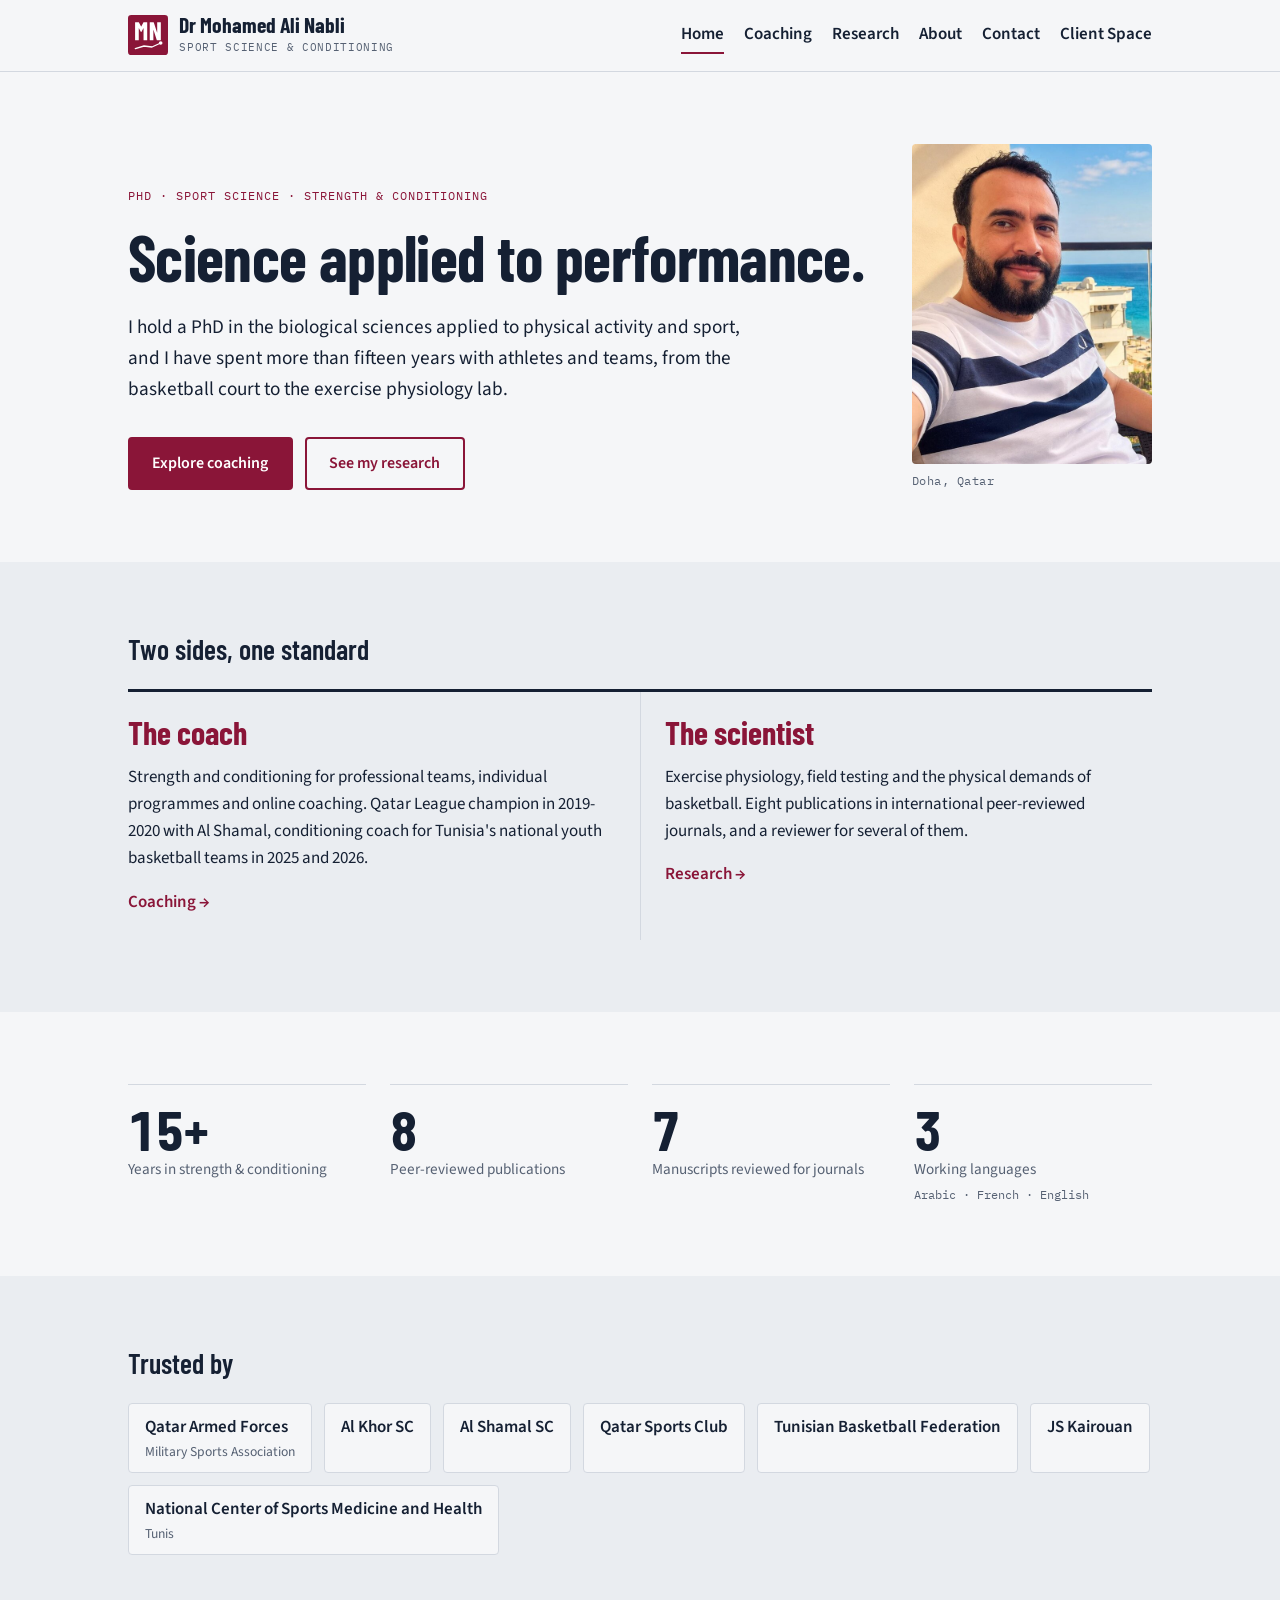
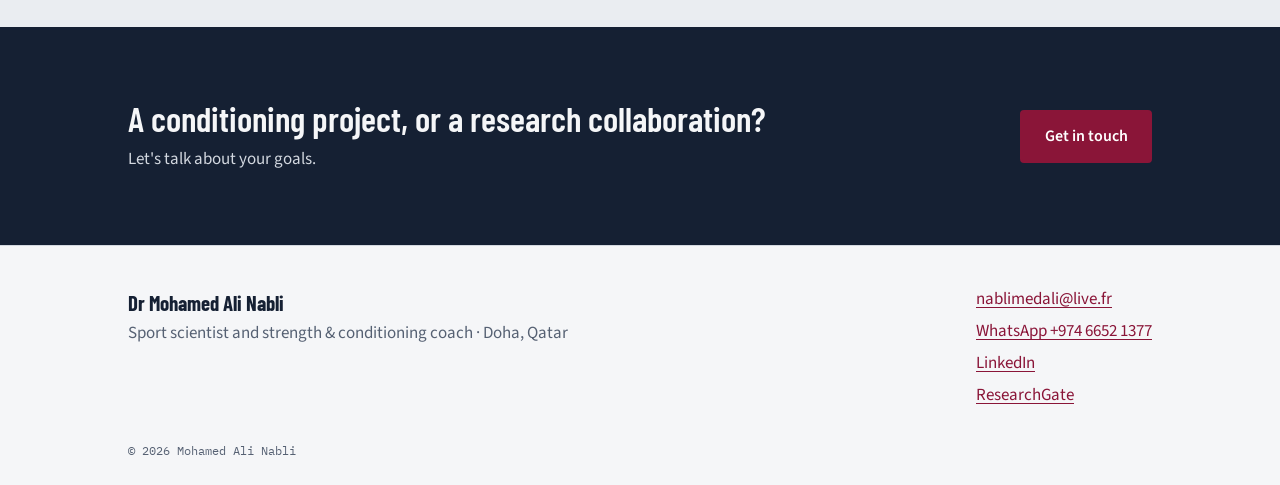
==== index.html @ bd2c5ed7 "Publish website and Client Space on GitHub Pages Contact form now saves messages in Supabase instead" ====
<!doctype html>
<html lang="en">
<head>
<meta charset="utf-8">
<meta name="viewport" content="width=device-width, initial-scale=1, viewport-fit=cover">
<title>Dr Mohamed Ali Nabli</title>
<meta name="description" content="Dr Mohamed Ali Nabli, sport scientist and strength &amp; conditioning coach in Doha, Qatar.">
<link rel="preconnect" href="https://fonts.googleapis.com"><link rel="preconnect" href="https://fonts.gstatic.com" crossorigin><link rel="stylesheet" href="https://fonts.googleapis.com/css2?family=Barlow+Condensed:wght@500;600;700&family=Source+Sans+3:ital,wght@0,400;0,600;1,400&family=IBM+Plex+Mono:wght@400;500&display=swap">
<link rel="stylesheet" href="style.css">
<link rel="icon" href="favicon.svg" type="image/svg+xml"><link rel="icon" href="favicon-32.png" sizes="32x32"><link rel="apple-touch-icon" href="apple-touch-icon.png">
</head>
<body>
<header class="site-head"><div class="wrap head-row">
<a class="brand" href="index.html"><img class="brand-mark" src="logo.svg" alt="" width="40" height="40"><span class="brand-text"><span class="brand-name">Dr Mohamed Ali Nabli</span><span class="brand-role">Sport Science &amp; Conditioning</span></span></a>
<nav aria-label="Main"><a href="index.html" aria-current="page">Home</a><a href="coaching.html">Coaching</a><a href="research.html">Research</a><a href="about.html">About</a><a href="contact.html">Contact</a><a href="client/index.html">Client Space</a></nav></div></header>
<main>

<section class="hero"><div class="wrap hero-row">
<div class="hero-text">
<p class="eyebrow">PhD · Sport Science · Strength &amp; Conditioning</p>
<h1>Science applied to performance.</h1>
<p class="lede">I hold a PhD in the biological sciences applied to physical activity and sport, and I have spent more than fifteen years with athletes and teams, from the basketball court to the exercise physiology lab.</p>
<div class="btn-row"><a class="btn btn-solid" href="coaching.html">Explore coaching</a><a class="btn btn-line" href="research.html">See my research</a></div>
</div>
<figure class="portrait"><img src="portrait.jpg" alt="Portrait of Dr Mohamed Ali Nabli" width="600" height="800"><figcaption>Doha, Qatar</figcaption></figure>
</div></section>

<section class="band"><div class="wrap">
<h2 class="section-title">Two sides, one standard</h2>
<div class="split">
<article class="side">
<p class="side-label">The coach</p>
<p>Strength and conditioning for professional teams, individual programmes and online coaching. Qatar League champion in 2019-2020 with Al Shamal, conditioning coach for Tunisia's national youth basketball teams in 2025 and 2026.</p>
<a class="arrow" href="coaching.html">Coaching →</a>
</article>
<article class="side">
<p class="side-label">The scientist</p>
<p>Exercise physiology, field testing and the physical demands of basketball. Eight publications in international peer-reviewed journals, and a reviewer for several of them.</p>
<a class="arrow" href="research.html">Research →</a>
</article>
</div></div></section>

<section><div class="wrap">
<dl class="figures">
<div><dt>Years in strength &amp; conditioning</dt><dd>15+</dd></div>
<div><dt>Peer-reviewed publications</dt><dd>8</dd></div>
<div><dt>Manuscripts reviewed for journals</dt><dd>7</dd></div>
<div><dt>Working languages</dt><dd>3</dd><p class="fig-note">Arabic · French · English</p></div>
</dl>
</div></section>

<section class="band"><div class="wrap">
<h2 class="section-title">Trusted by</h2>
<ul class="clients">
<li>Qatar Armed Forces <span>Military Sports Association</span></li>
<li>Al Khor SC</li>
<li>Al Shamal SC</li>
<li>Qatar Sports Club</li>
<li>Tunisian Basketball Federation</li>
<li>JS Kairouan</li>
<li>National Center of Sports Medicine and Health <span>Tunis</span></li>
</ul>
</div></section>
<section class="cta"><div class="wrap cta-row"><div><h2>A conditioning project, or a research collaboration?</h2><p>Let's talk about your goals.</p></div><a class="btn btn-solid" href="contact.html">Get in touch</a></div></section>
</main>
<footer class="site-foot"><div class="wrap foot-row">
<div><p class="foot-name">Dr Mohamed Ali Nabli</p><p class="muted">Sport scientist and strength &amp; conditioning coach · Doha, Qatar</p></div>
<ul class="foot-links">
<li><a href="mailto:nablimedali@live.fr">nablimedali@live.fr</a></li>
<li><a href="https://wa.me/97466521377" target="_blank" rel="noopener">WhatsApp +974 6652 1377</a></li>
<li><a href="https://www.linkedin.com/in/mohamed-ali-nabli-3b763669" target="_blank" rel="noopener">LinkedIn</a></li>
<li><a href="https://www.researchgate.net/profile/Mohamed-Ali-Nabli" target="_blank" rel="noopener">ResearchGate</a></li>
</ul></div>
<div class="wrap"><p class="copy">© 2026 Mohamed Ali Nabli</p></div></footer>
</body>
</html>
---- style.css ----
/* Layout: left-aligned lab-report pages; condensed athletic headings, maroon accent from Doha, mono for data and dates */
:root{
  --bg:#f5f6f8; --surface:#eaedf1; --ink:#152033; --muted:#566173; --line:#d3d8e0;
  --accent:#8a1538; --accent-ink:#ffffff;
  --display:"Barlow Condensed","Arial Narrow",Arial,sans-serif;
  --body:"Source Sans 3","Segoe UI",Helvetica,Arial,sans-serif;
  --mono:"IBM Plex Mono",ui-monospace,Menlo,Consolas,monospace;
  color-scheme:light;
}
@media (prefers-color-scheme: dark){:root:not([data-theme="light"]){
  --bg:#0f1520; --surface:#18202d; --ink:#e7ebf1; --muted:#9aa5b5; --line:#2a3443;
  --accent:#e0708f; --accent-ink:#1a0710; color-scheme:dark}}
:root[data-theme="dark"]{
  --bg:#0f1520; --surface:#18202d; --ink:#e7ebf1; --muted:#9aa5b5; --line:#2a3443;
  --accent:#e0708f; --accent-ink:#1a0710; color-scheme:dark}

*,*::before,*::after{box-sizing:border-box}
html{-webkit-text-size-adjust:100%}
body{margin:0;background:var(--bg);color:var(--ink);font-family:var(--body);font-size:1.0625rem;line-height:1.6}
img{max-width:100%;height:auto;display:block}
a{color:var(--accent);text-underline-offset:3px}
a:focus-visible,.btn:focus-visible,input:focus-visible,select:focus-visible,textarea:focus-visible,button:focus-visible{outline:2px solid var(--accent);outline-offset:2px}
h1,h2,h3{font-family:var(--display);line-height:1.1;text-wrap:balance;margin:0}
h1{font-size:clamp(2.4rem,6vw,4rem);font-weight:700;letter-spacing:-.01em}
h2{font-size:1.75rem;font-weight:600}
h3{font-size:1.3rem;font-weight:600}
p{margin:0}
.wrap{max-width:68rem;margin:0 auto;padding-inline:clamp(16px,4vw,32px)}
main section{padding-block:clamp(2.5rem,6vw,4.5rem)}
.band{background:var(--surface)}
.muted{color:var(--muted)}
.eyebrow{font-family:var(--mono);font-size:.78rem;letter-spacing:.08em;text-transform:uppercase;color:var(--accent);margin-bottom:1rem}
.lede{font-size:1.2rem;max-width:40rem;margin-top:1.25rem}
.page-head p:not(.eyebrow):not(.lede){max-width:40rem;margin-top:1rem}
.section-title{margin-bottom:1.5rem}

/* header */
.site-head{position:sticky;top:env(safe-area-inset-top,0px);z-index:5;background:var(--bg);border-bottom:1px solid var(--line)}
.head-row{display:flex;flex-wrap:wrap;align-items:center;justify-content:space-between;gap:.75rem 2rem;padding-block:.85rem}
.brand{display:flex;align-items:center;gap:.7rem;text-decoration:none;color:var(--ink)}
.brand-mark{width:40px;height:40px;flex:none}
.brand-text{display:flex;flex-direction:column}
.brand-name{font-family:var(--display);font-weight:700;font-size:1.35rem;line-height:1}
.brand-role{font-family:var(--mono);font-size:.7rem;letter-spacing:.06em;text-transform:uppercase;color:var(--muted);margin-top:.25rem}
nav{display:flex;flex-wrap:wrap;gap:.25rem 1.25rem}
nav a{color:var(--ink);text-decoration:none;font-weight:600;padding-block:.25rem;border-bottom:2px solid transparent}
nav a:hover{border-bottom-color:var(--line)}
nav a[aria-current="page"]{border-bottom-color:var(--accent)}

/* buttons */
.btn{display:inline-block;font-family:var(--body);font-weight:600;font-size:1rem;padding:.75rem 1.4rem;border-radius:4px;text-decoration:none;border:2px solid var(--accent);cursor:pointer}
.btn-solid{background:var(--accent);color:var(--accent-ink)}
.btn-solid:hover{filter:brightness(1.08)}
.btn-line{color:var(--accent);background:transparent}
.btn-row{display:flex;flex-wrap:wrap;gap:.75rem;margin-top:2rem}
.arrow{font-weight:600;text-decoration:none}
.arrow:hover{text-decoration:underline}

/* hero */
.hero-row,.about-row{display:grid;grid-template-columns:minmax(0,1fr) auto;gap:2.5rem;align-items:end}
.portrait{margin:0;width:240px}
.portrait img{width:240px;aspect-ratio:3/4;object-fit:cover;border-radius:4px}
.portrait figcaption{font-family:var(--mono);font-size:.72rem;color:var(--muted);margin-top:.5rem;letter-spacing:.04em}
@media (max-width:640px){.hero-row,.about-row{grid-template-columns:1fr}.portrait{order:-1;width:160px}.portrait img{width:160px}}

/* two sides */
.split{display:grid;grid-template-columns:repeat(auto-fit,minmax(min(100%,18rem),1fr));gap:0;border-top:3px solid var(--ink)}
.side{display:flex;flex-direction:column;gap:1rem;padding:1.5rem 1.5rem 1.5rem 0}
.side + .side{border-left:1px solid var(--line);padding-left:1.5rem}
@media (max-width:640px){.side + .side{border-left:0;border-top:1px solid var(--line);padding-left:0}}
.side-label{font-family:var(--display);font-size:2rem;font-weight:700;color:var(--accent);line-height:1}

/* figures */
.figures{display:grid;grid-template-columns:repeat(auto-fit,minmax(min(100%,13rem),1fr));gap:1.5rem;margin:0}
.figures div{border-top:1px solid var(--line);padding-top:1rem;display:flex;flex-direction:column}
.figures dt{font-size:.95rem;color:var(--muted);order:2}
.figures dd{margin:0;font-family:var(--display);font-weight:700;font-size:3.5rem;line-height:1;font-variant-numeric:tabular-nums;order:1}
.fig-note{order:3;font-family:var(--mono);font-size:.75rem;color:var(--muted);margin-top:.25rem}

/* clients */
.clients{list-style:none;margin:0;padding:0;display:flex;flex-wrap:wrap;gap:.75rem}
.clients li{border:1px solid var(--line);background:var(--bg);padding:.6rem 1rem;border-radius:4px;font-weight:600}
.clients span{display:block;font-weight:400;font-size:.85rem;color:var(--muted)}

/* grids of items */
.three,.topics{display:grid;grid-template-columns:repeat(auto-fit,minmax(min(100%,15rem),1fr));gap:2rem}
.item{border-top:3px solid var(--accent);padding-top:1rem;display:flex;flex-direction:column;gap:.5rem}
.two{display:grid;grid-template-columns:repeat(auto-fit,minmax(min(100%,20rem),1fr));gap:3rem}
.two > div{min-width:0;display:flex;flex-direction:column}
.two .section-title:not(:first-child){margin-top:2.5rem}

/* services */
.note{color:var(--muted);margin-bottom:1.5rem;max-width:40rem}
.services{list-style:none;margin:0 0 2rem;padding:0;display:grid;grid-template-columns:repeat(auto-fit,minmax(min(100%,17rem),1fr));gap:1rem}
.services li{background:var(--bg);border:1px solid var(--line);border-radius:4px;padding:1.25rem;display:flex;flex-direction:column;gap:.4rem}

/* timeline */
.timeline{list-style:none;margin:0;padding:0}
.timeline li{display:grid;grid-template-columns:9rem minmax(0,1fr);gap:1rem;padding-block:1rem;border-top:1px solid var(--line)}
.timeline li:last-child{border-bottom:1px solid var(--line)}
.when{font-family:var(--mono);font-size:.85rem;color:var(--accent);font-variant-numeric:tabular-nums;padding-top:.2rem}
.what{font-weight:600}
.where{color:var(--muted)}
@media (max-width:560px){.timeline li{grid-template-columns:1fr;gap:.25rem}}

/* steps (a real sequence) */
.steps{list-style:none;margin:0;padding:0;counter-reset:s;display:grid;grid-template-columns:repeat(auto-fit,minmax(min(100%,13rem),1fr));gap:1.5rem}
.steps li{counter-increment:s;display:flex;flex-direction:column;gap:.4rem}
.steps li::before{content:counter(s);font-family:var(--display);font-weight:700;font-size:2.5rem;line-height:1;color:var(--accent)}

/* publications */
.pub-head{display:flex;flex-wrap:wrap;justify-content:space-between;align-items:baseline;gap:.5rem 2rem}
.pubs{margin:0;padding-left:2rem;display:flex;flex-direction:column;gap:1.5rem}
.pubs li{padding-left:.5rem;max-width:48rem}
.pubs li::marker{font-family:var(--mono);color:var(--accent);font-size:.9rem}
.pub-title{font-weight:600;font-size:1.08rem}
.pub-authors{color:var(--muted);font-size:.95rem;margin-top:.2rem}
.pub-src{font-size:.95rem;margin-top:.2rem;overflow-wrap:anywhere}
.pub-src a{font-family:var(--mono);font-size:.85rem}

.plain{list-style:none;margin:0;padding:0;display:flex;flex-direction:column;gap:1rem}
.plain .when{display:block}

/* call to action */
.cta{background:var(--ink);color:var(--bg)}
.cta-row{display:flex;flex-wrap:wrap;justify-content:space-between;align-items:center;gap:1.5rem}
.cta h2{font-size:clamp(1.6rem,3.5vw,2.2rem)}
.cta p{color:var(--line);margin-top:.5rem}
@media (prefers-color-scheme: dark){:root:not([data-theme="light"]) .cta p{color:var(--muted)}}
:root[data-theme="dark"] .cta p{color:var(--muted)}

/* contact */
.contact-row{display:grid;grid-template-columns:minmax(0,3fr) minmax(0,2fr);gap:3rem}
@media (max-width:760px){.contact-row{grid-template-columns:1fr}}
.form{display:flex;flex-direction:column;gap:.4rem;max-width:36rem}
.form label{font-weight:600;margin-top:.75rem}
.form input,.form select,.form textarea{font:inherit;color:var(--ink);background:var(--bg);border:1px solid var(--line);border-radius:4px;padding:.65rem .8rem;width:100%}
.form textarea{resize:vertical}
.form button{margin-top:1.25rem;align-self:flex-start}
.form-status{min-height:1.5em;margin-top:.5rem}
.hp{position:absolute;left:-9999px}
.details dl{margin:0}
.details dt{font-family:var(--mono);font-size:.75rem;letter-spacing:.06em;text-transform:uppercase;color:var(--muted);margin-top:1.25rem}
.details dd{margin:.25rem 0 0;overflow-wrap:anywhere}

/* footer */
.site-foot{border-top:1px solid var(--line);padding-block:2.5rem 1.5rem}
.foot-row{display:flex;flex-wrap:wrap;justify-content:space-between;gap:1.5rem}
.foot-name{font-family:var(--display);font-weight:700;font-size:1.3rem}
.foot-links{list-style:none;margin:0;padding:0;display:flex;flex-direction:column;gap:.3rem}
.copy{font-family:var(--mono);font-size:.75rem;color:var(--muted);margin-top:2rem}
@media (prefers-reduced-motion:reduce){*{transition:none!important;animation:none!important}}
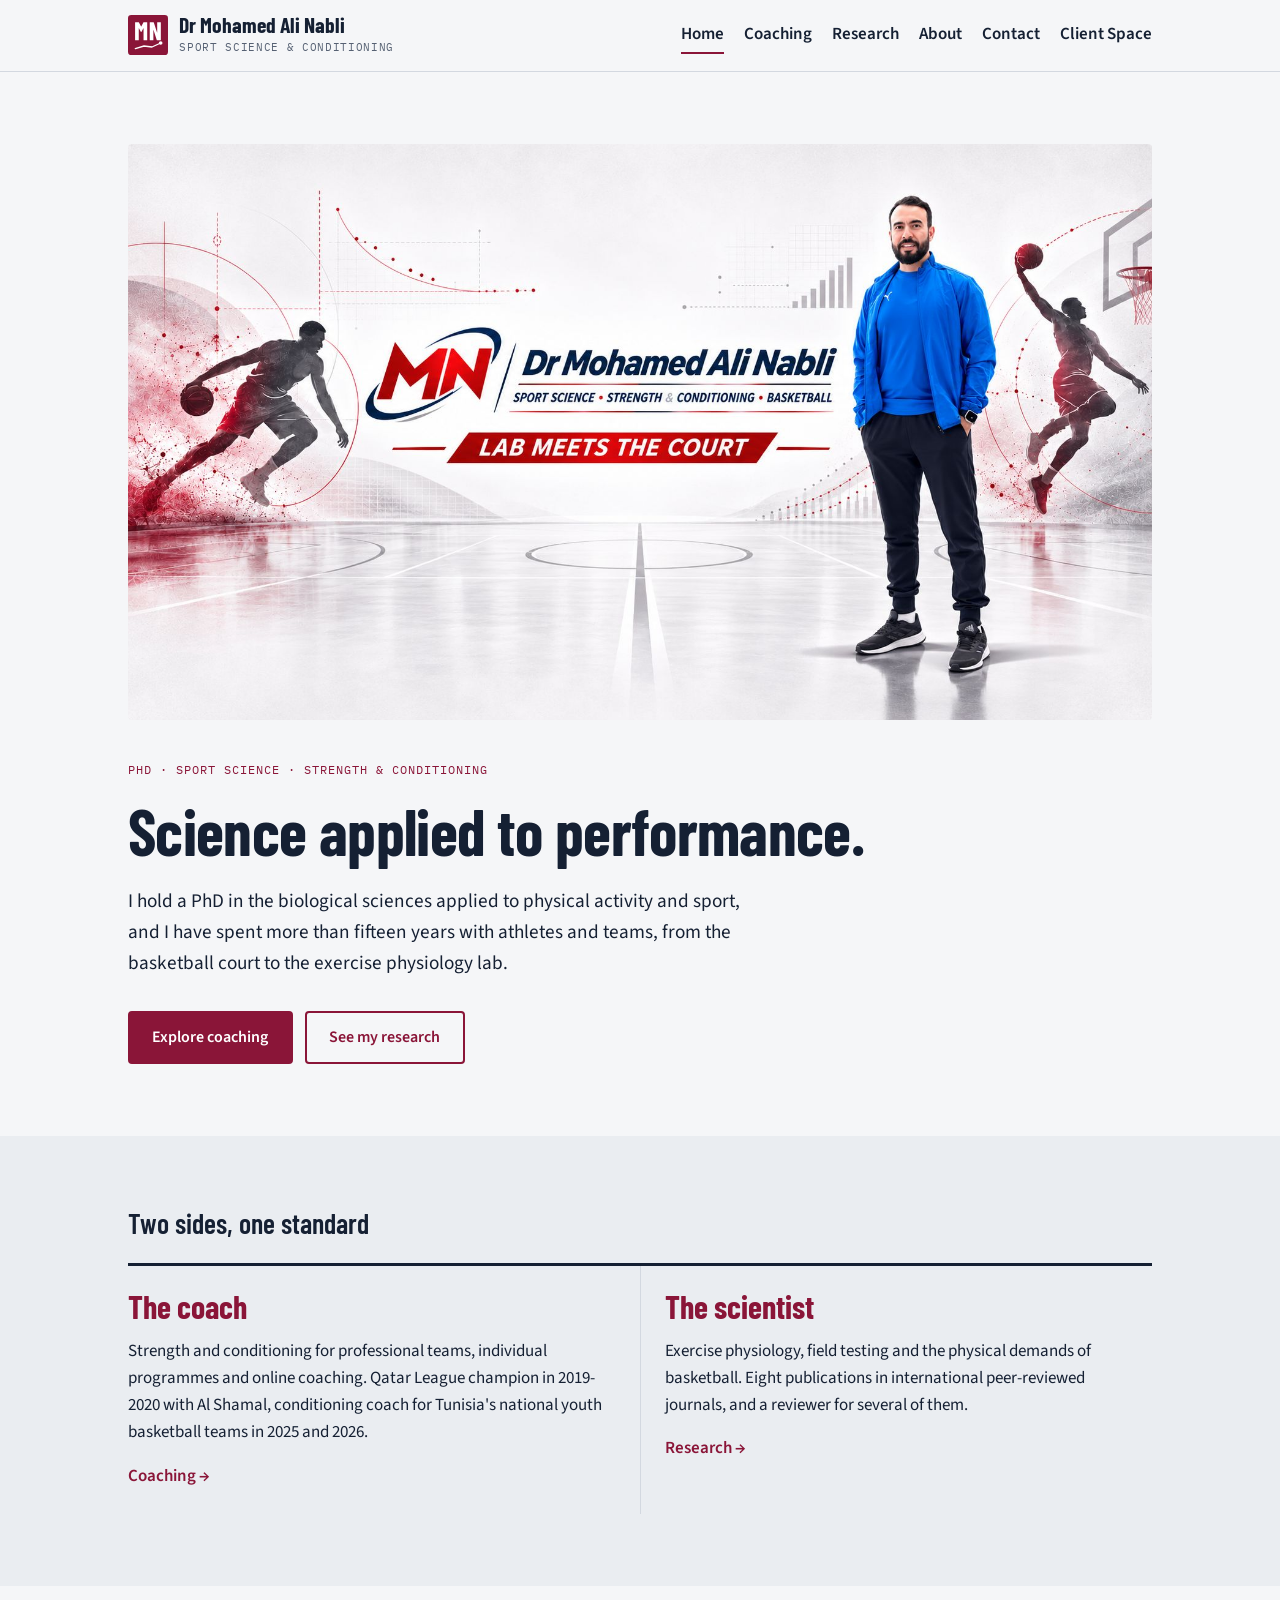
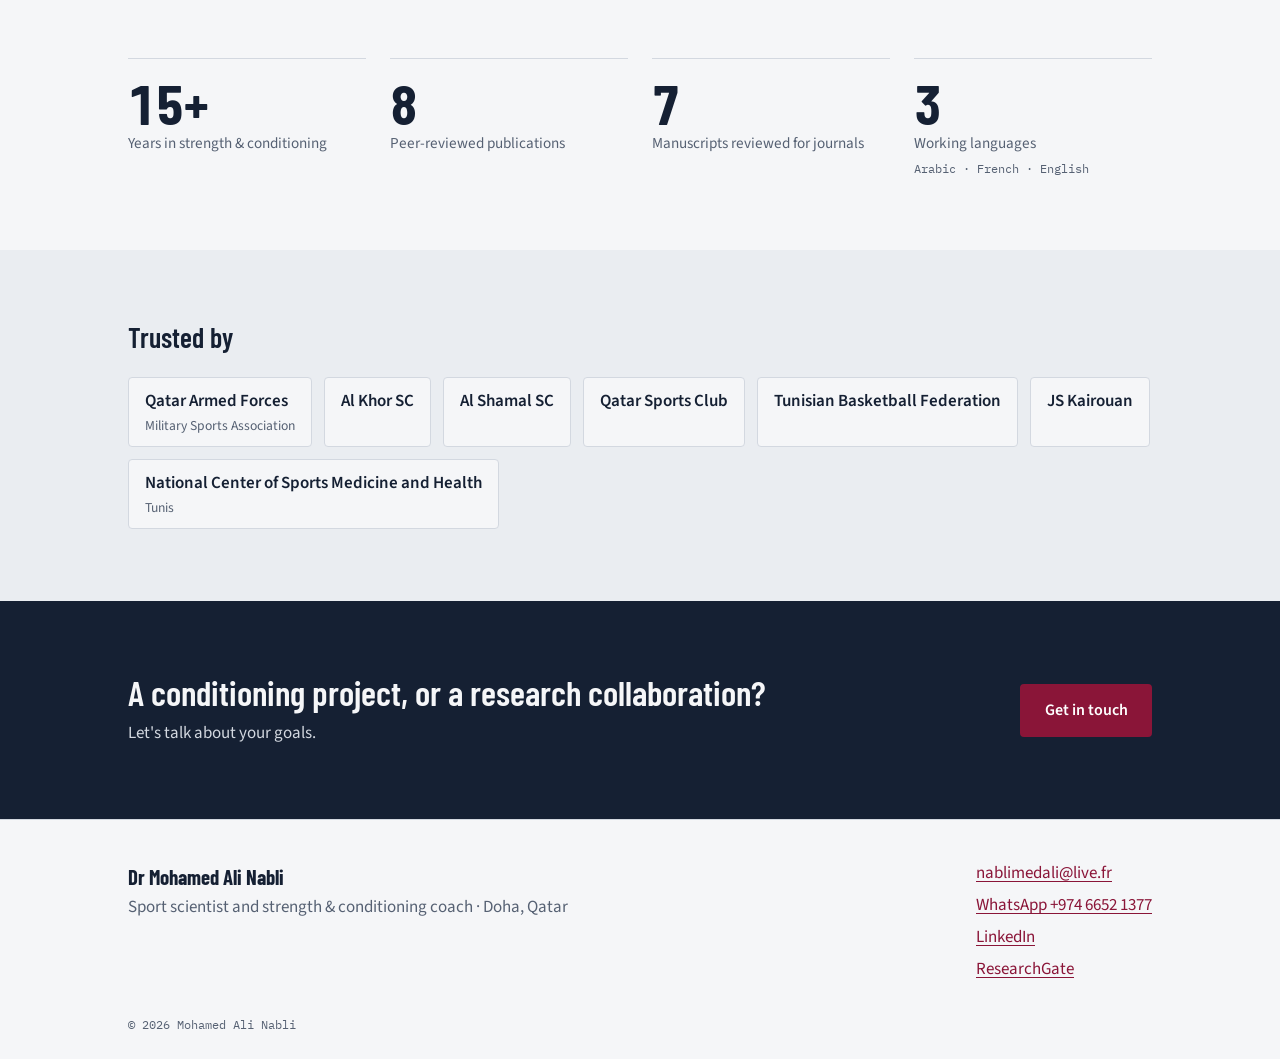
==== commit 713e4686: "Use new Lab meets the court cover on the homepage hero Co-Authored-By: Claude Opus 5.5 <noreply@anth" ====
--- a/index.html
+++ b/index.html
@@ -15,14 +15,14 @@
 <nav aria-label="Main"><a href="index.html" aria-current="page">Home</a><a href="coaching.html">Coaching</a><a href="research.html">Research</a><a href="about.html">About</a><a href="contact.html">Contact</a><a href="client/index.html">Client Space</a></nav></div></header>
 <main>
 
-<section class="hero"><div class="wrap hero-row">
+<section class="hero"><div class="wrap">
+<figure class="cover"><picture><source media="(max-width:640px)" srcset="cover-mobile.jpg" width="1060" height="941"><img src="cover.jpg" alt="Dr Mohamed Ali Nabli on a basketball court beside the MN logo. Sport science, strength and conditioning, basketball: Lab meets the court." width="1672" height="941" fetchpriority="high"></picture></figure>
 <div class="hero-text">
 <p class="eyebrow">PhD · Sport Science · Strength &amp; Conditioning</p>
 <h1>Science applied to performance.</h1>
 <p class="lede">I hold a PhD in the biological sciences applied to physical activity and sport, and I have spent more than fifteen years with athletes and teams, from the basketball court to the exercise physiology lab.</p>
 <div class="btn-row"><a class="btn btn-solid" href="coaching.html">Explore coaching</a><a class="btn btn-line" href="research.html">See my research</a></div>
 </div>
-<figure class="portrait"><img src="portrait.jpg" alt="Portrait of Dr Mohamed Ali Nabli" width="600" height="800"><figcaption>Doha, Qatar</figcaption></figure>
 </div></section>
 
 <section class="band"><div class="wrap">
--- a/style.css
+++ b/style.css
@@ -58,6 +58,8 @@
 
 /* hero */
 .hero-row,.about-row{display:grid;grid-template-columns:minmax(0,1fr) auto;gap:2.5rem;align-items:end}
+.cover{margin:0 0 2.5rem}
+.cover img{display:block;width:100%;height:auto;border-radius:4px}
 .portrait{margin:0;width:240px}
 .portrait img{width:240px;aspect-ratio:3/4;object-fit:cover;border-radius:4px}
 .portrait figcaption{font-family:var(--mono);font-size:.72rem;color:var(--muted);margin-top:.5rem;letter-spacing:.04em}
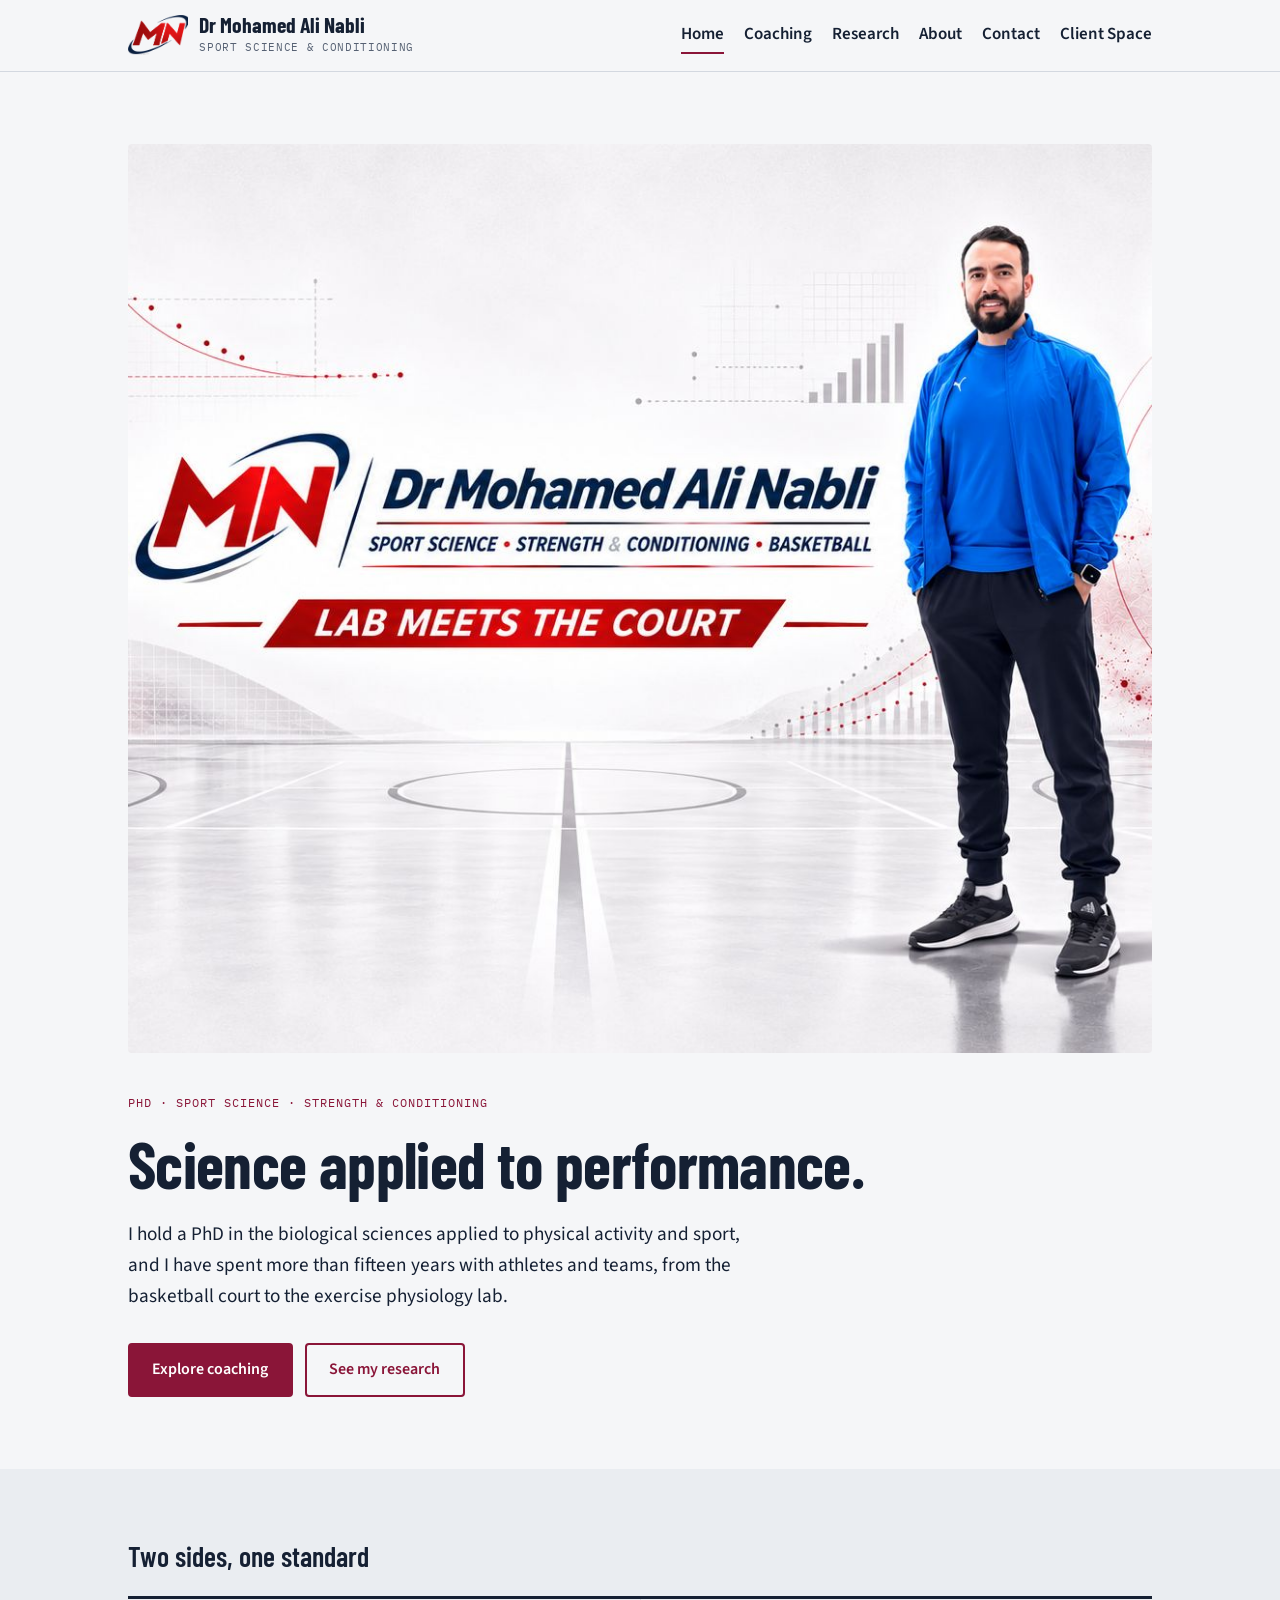
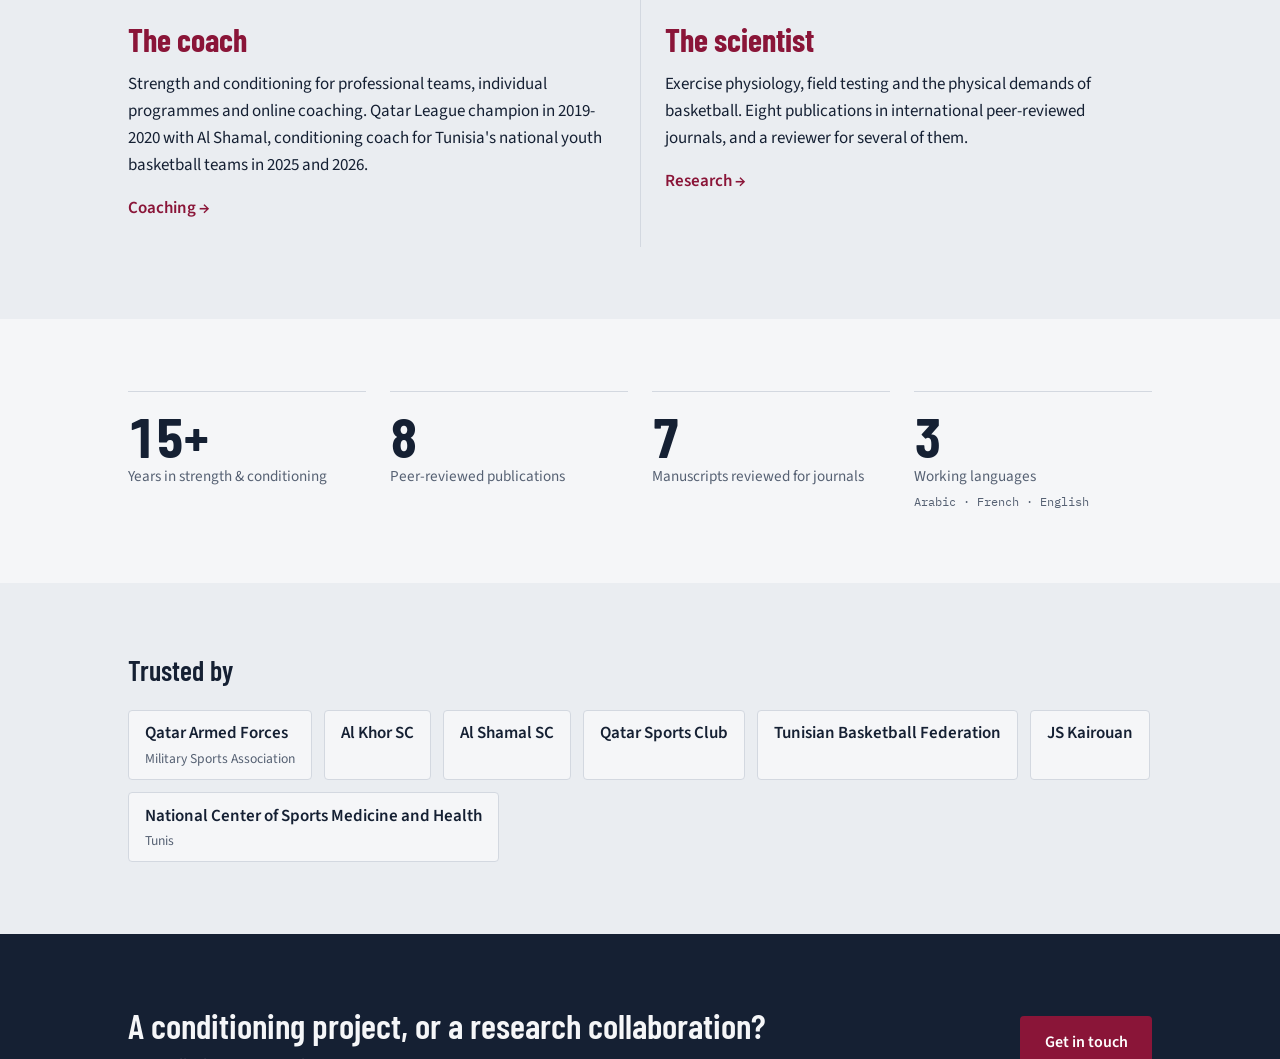
==== commit edbdb71d: "Use the new MN logo in the site header on all pages Co-Authored-By: Claude Opus 5.5 <noreply@anthrop" ====
--- a/index.html
+++ b/index.html
@@ -11,7 +11,7 @@
 </head>
 <body>
 <header class="site-head"><div class="wrap head-row">
-<a class="brand" href="index.html"><img class="brand-mark" src="logo.svg" alt="" width="40" height="40"><span class="brand-text"><span class="brand-name">Dr Mohamed Ali Nabli</span><span class="brand-role">Sport Science &amp; Conditioning</span></span></a>
+<a class="brand" href="index.html"><img class="brand-mark" src="logo-mn.png" alt="" width="60" height="40"><span class="brand-text"><span class="brand-name">Dr Mohamed Ali Nabli</span><span class="brand-role">Sport Science &amp; Conditioning</span></span></a>
 <nav aria-label="Main"><a href="index.html" aria-current="page">Home</a><a href="coaching.html">Coaching</a><a href="research.html">Research</a><a href="about.html">About</a><a href="contact.html">Contact</a><a href="client/index.html">Client Space</a></nav></div></header>
 <main>
 
--- a/style.css
+++ b/style.css
@@ -38,7 +38,7 @@
 .site-head{position:sticky;top:env(safe-area-inset-top,0px);z-index:5;background:var(--bg);border-bottom:1px solid var(--line)}
 .head-row{display:flex;flex-wrap:wrap;align-items:center;justify-content:space-between;gap:.75rem 2rem;padding-block:.85rem}
 .brand{display:flex;align-items:center;gap:.7rem;text-decoration:none;color:var(--ink)}
-.brand-mark{width:40px;height:40px;flex:none}
+.brand-mark{width:60px;height:40px;flex:none}
 .brand-text{display:flex;flex-direction:column}
 .brand-name{font-family:var(--display);font-weight:700;font-size:1.35rem;line-height:1}
 .brand-role{font-family:var(--mono);font-size:.7rem;letter-spacing:.06em;text-transform:uppercase;color:var(--muted);margin-top:.25rem}
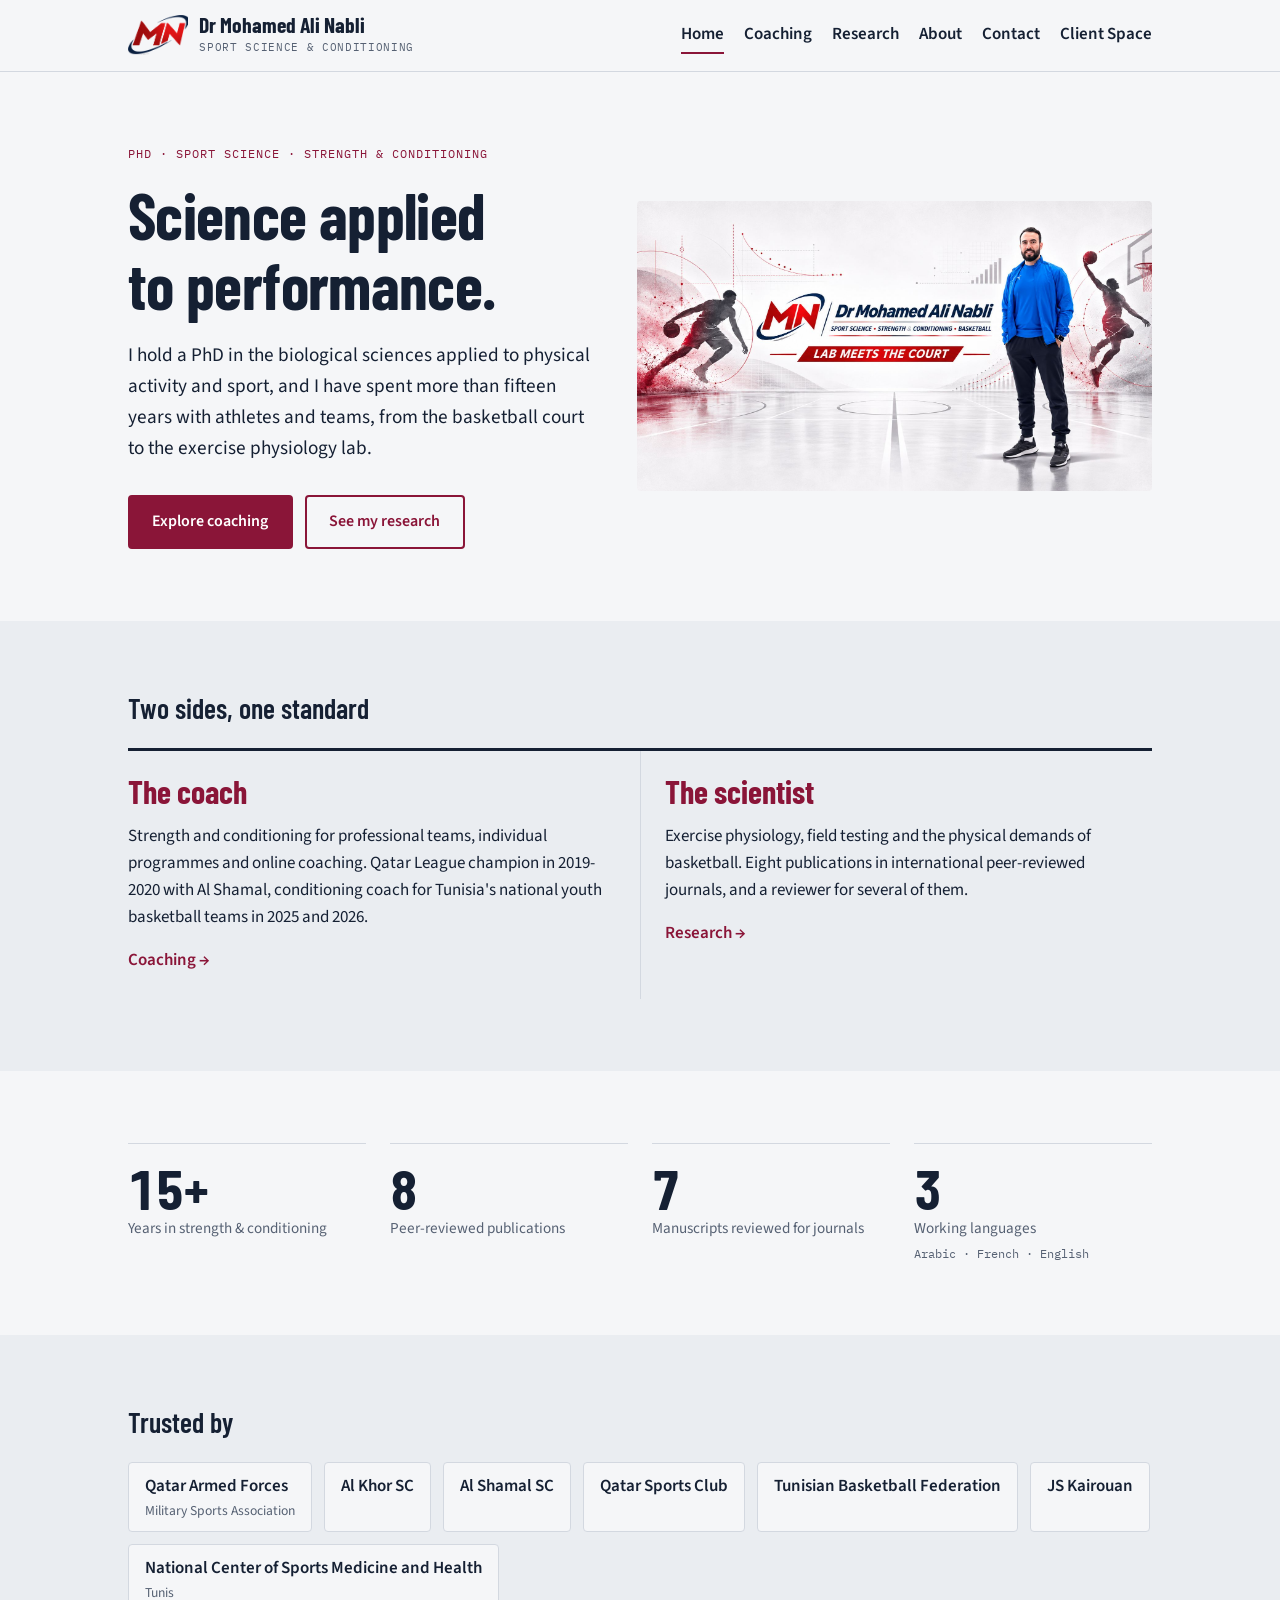
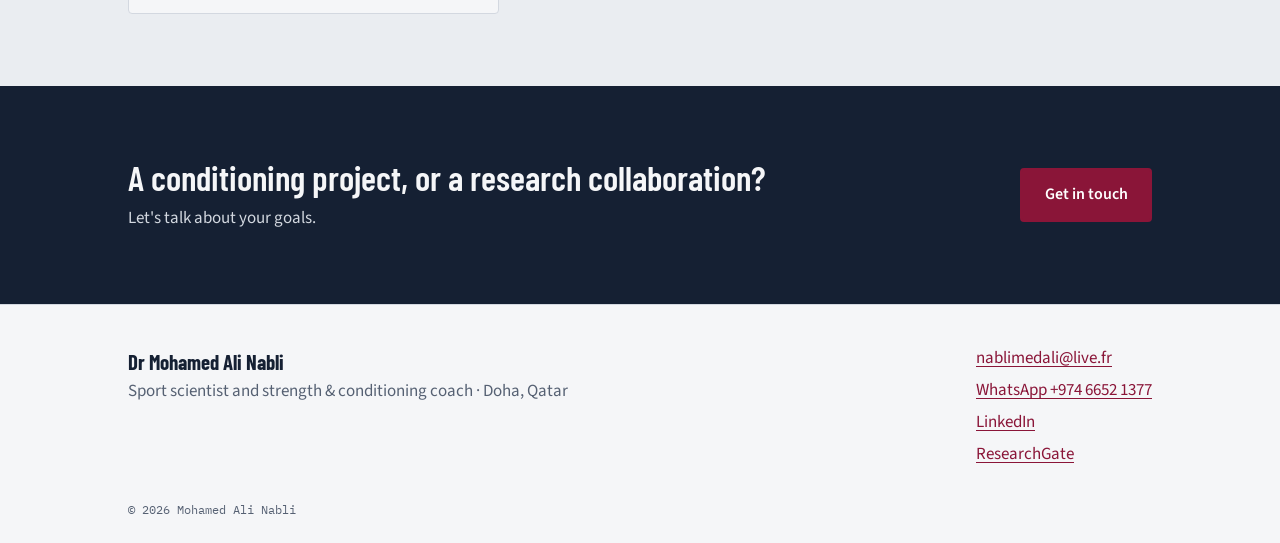
==== commit 3c2c3fdd: "Show the full cover scaled beside the hero text instead of cropping it Co-Authored-By: Claude Opus 5" ====
--- a/index.html
+++ b/index.html
@@ -15,14 +15,14 @@
 <nav aria-label="Main"><a href="index.html" aria-current="page">Home</a><a href="coaching.html">Coaching</a><a href="research.html">Research</a><a href="about.html">About</a><a href="contact.html">Contact</a><a href="client/index.html">Client Space</a></nav></div></header>
 <main>
 
-<section class="hero"><div class="wrap">
-<figure class="cover"><picture><source media="(max-width:640px)" srcset="cover-mobile.jpg" width="1060" height="941"><img src="cover.jpg" alt="Dr Mohamed Ali Nabli on a basketball court beside the MN logo. Sport science, strength and conditioning, basketball: Lab meets the court." width="1672" height="941" fetchpriority="high"></picture></figure>
+<section class="hero"><div class="wrap cover-row">
 <div class="hero-text">
 <p class="eyebrow">PhD · Sport Science · Strength &amp; Conditioning</p>
 <h1>Science applied to performance.</h1>
 <p class="lede">I hold a PhD in the biological sciences applied to physical activity and sport, and I have spent more than fifteen years with athletes and teams, from the basketball court to the exercise physiology lab.</p>
 <div class="btn-row"><a class="btn btn-solid" href="coaching.html">Explore coaching</a><a class="btn btn-line" href="research.html">See my research</a></div>
 </div>
+<figure class="cover"><img src="cover.jpg" alt="Dr Mohamed Ali Nabli on a basketball court beside the MN logo. Sport science, strength and conditioning, basketball: Lab meets the court." width="1672" height="941" fetchpriority="high"></figure>
 </div></section>
 
 <section class="band"><div class="wrap">
--- a/style.css
+++ b/style.css
@@ -58,8 +58,10 @@
 
 /* hero */
 .hero-row,.about-row{display:grid;grid-template-columns:minmax(0,1fr) auto;gap:2.5rem;align-items:end}
-.cover{margin:0 0 2.5rem}
+.cover-row{display:grid;grid-template-columns:minmax(0,1fr) minmax(0,1.1fr);gap:2.5rem;align-items:center}
+.cover{margin:0}
 .cover img{display:block;width:100%;height:auto;border-radius:4px}
+@media (max-width:860px){.cover-row{grid-template-columns:1fr;gap:1.5rem}.cover{order:-1}}
 .portrait{margin:0;width:240px}
 .portrait img{width:240px;aspect-ratio:3/4;object-fit:cover;border-radius:4px}
 .portrait figcaption{font-family:var(--mono);font-size:.72rem;color:var(--muted);margin-top:.5rem;letter-spacing:.04em}
